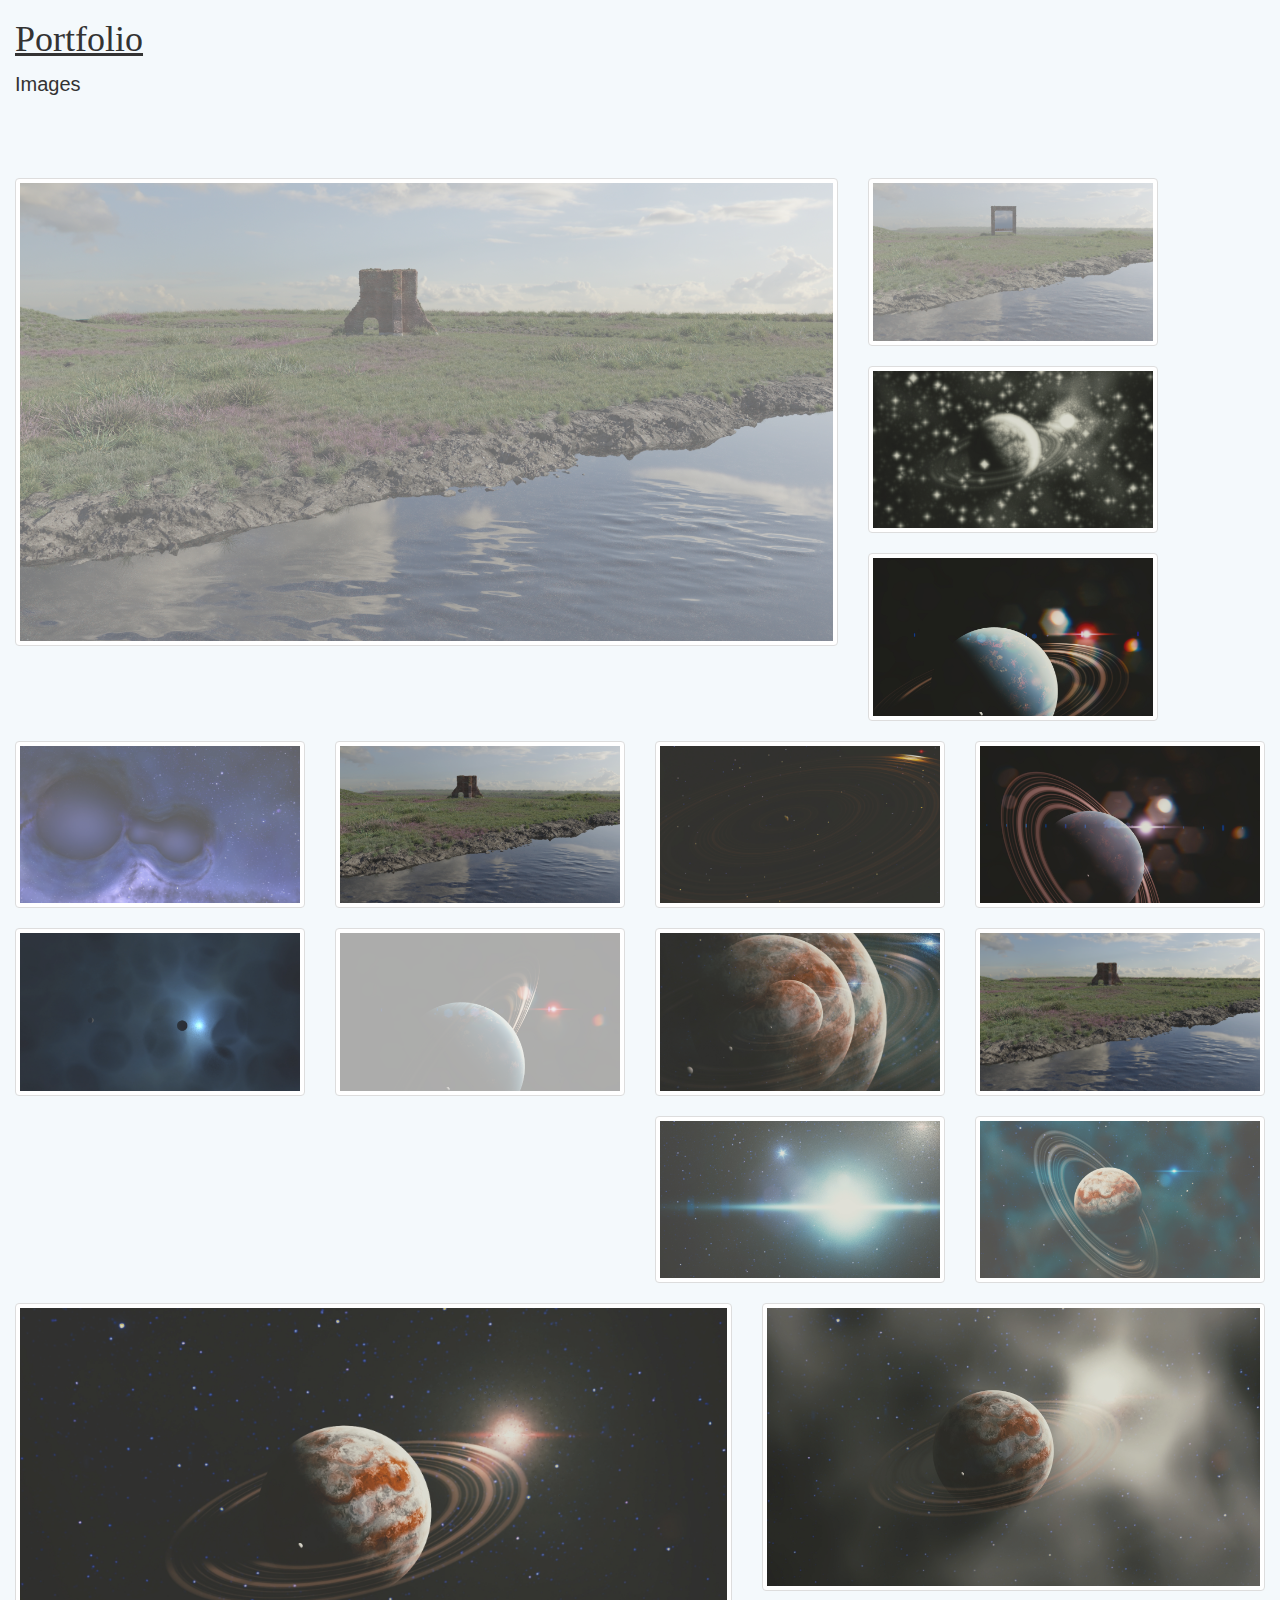
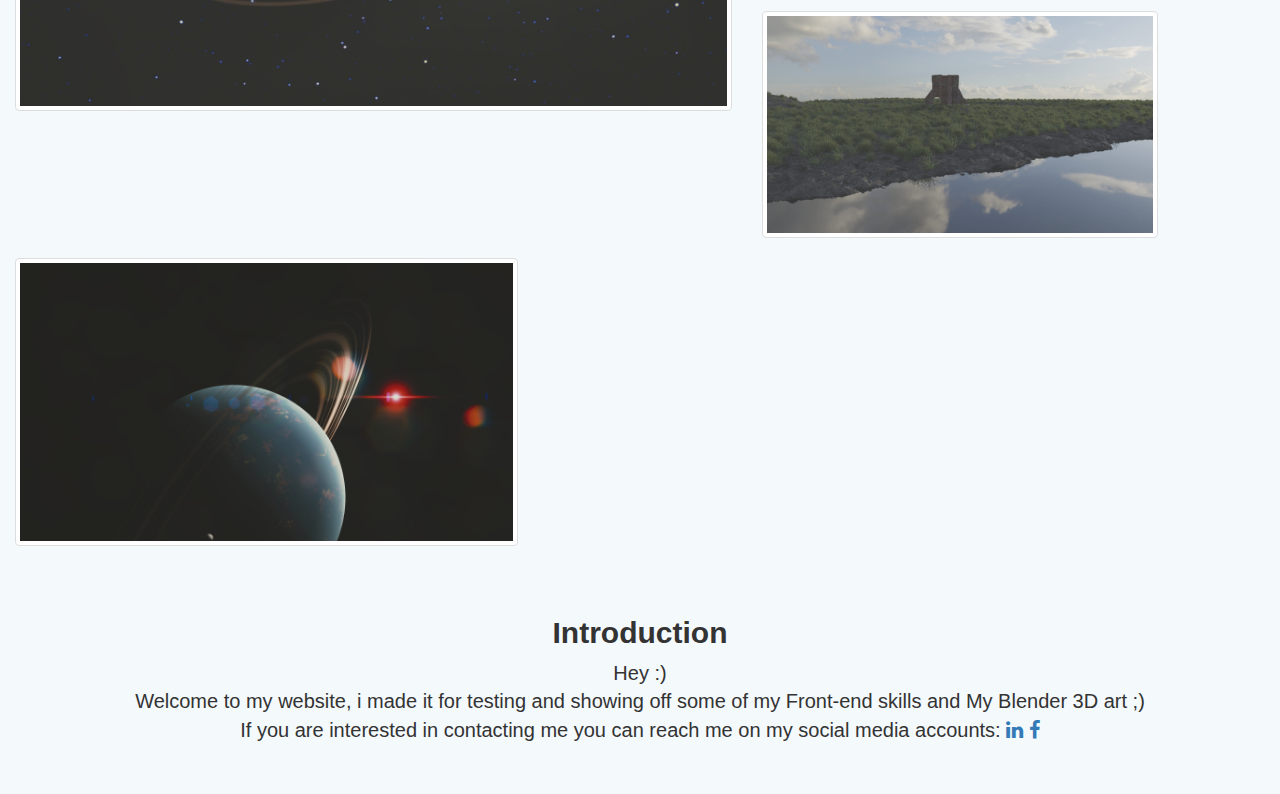
==== index.html @ 39438edf "changed name" ====
<!DOCTYPE html>
<html lang="en" dir="ltr">
  <head>
    <link href="https://cdnjs.cloudflare.com/ajax/libs/font-awesome/4.7.0/css/font-awesome.min.css" rel="stylesheet"/>
    <link rel="stylesheet" href="https://maxcdn.bootstrapcdn.com/bootstrap/3.3.7/css/bootstrap.min.css">
    <script src="https://ajax.googleapis.com/ajax/libs/jquery/3.6.0/jquery.min.js"></script>
    <link href='https://fonts.googleapis.com/css?family=Allerta Stencil' rel='stylesheet'>
    <link rel="stylesheet" href="src/CSS/CSS1.CSS">
    <script src="https://maxcdn.bootstrapcdn.com/bootstrap/3.3.5/js/bootstrap.min.js"></script>
    <meta charset="utf-8">
    <meta name="viewport" content="width=device-width, intial-scale=">
    <title>main page </title>
    <script src="src/Javascript.JS"></script>
  </head>
  <body>
    <div class="container-fluid">
    <h1>Portfolio</h1>
    <div id="p1">Images</div>
    <!--Log in-->
    <a id="p2" class="btn btn-primary" href="src/Log in.html"> Log in </a><img id="p5" src="src/Images/depositphotos.jpg" alt="No Profile image">
<!--thumnails-->
    <div class="row">
  <div class="col-xs-6 col-md-8">
    <a class="thumbnail" id="p9">
      <img src="src/Images/final imag1e.jpg" alt="...">
    </a>
  </div>
    <div class="col-xs-6 col-md-3">
    <a  class="thumbnail">
      <img src="src/Images/new project.jpg" alt="...">
    </a>
  </div>
  <div class="col-xs-6 col-md-3">
    <a  class="thumbnail">
      <img src="src/Images/orangeplanefo2g712.jpg" alt="...">
    </a>
  </div>
    <div class="col-xs-6 col-md-3">
    <a  class="thumbnail">
      <img src="src/Images/blue planet.jpg" alt="...">
    </a>
  </div>
  <div class="col-xs-6 col-md-3 moving2">
    <a  class="thumbnail">
      <img src="src/Images/2 black holes ! .jpg" alt="...">
    </a>
  </div>
    <div class="col-xs-6 col-md-3 moving2">
    <a  class="thumbnail">
      <img src="src/Images/820.jpg" alt="...">
    </a>
  </div>
  <div class="col-xs-6 col-md-3 moving3">
    <a  class="thumbnail">
      <img src="src/Images/858585858585.jpg" alt="...">
    </a>
  </div>
    <div class="col-xs-6 col-md-3 moving3">
    <a  class="thumbnail">
      <img src="src/Images/blue planet32.jpg" alt="...">
    </a>
  </div>
  <div class="col-xs-6 col-md-3 moving2">
  <a  class="thumbnail">
    <img src="src/Images/bluegasspac1e.jpg" alt="...">
  </a>
</div>
<div class="col-xs-6 col-md-3 moving2">
<a  class="thumbnail">
  <img src="src/Images/blue 4planet2.jpg" alt="...">
</a>
</div>
<div class="col-xs-6 col-md-3" >
<a  class="thumbnail">
  <img src="src/Images/orangeplanefo2g7128.jpg" alt="...">
</a>
</div>
<div class="col-xs-6 col-md-3">
<a  class="thumbnail">
  <img src="src/Images/final imag1e.jpg" alt="...">
</a>
</div>
<div class="col-xs-6 col-md-3">
<a  class="thumbnail">
  <img src="src/Images/fog and stars .jpg" alt="...">
</a>
</div>
<div class="col-xs-6 col-md-3">
<a  class="thumbnail">
  <img src="src/Images/gas planet stars1 gas space .jpg" alt="...">
</a>
</div>

<div class="col-xs-6 col-md-7 moving">
<a  class="thumbnail">
  <img src="src/Images/orangeplanefog.jpg" alt="...">
</a>
</div>
<div  class="col-xs-6 col-md-5">
<a  class="thumbnail">
  <img src="src/Images/orangeplanefog1.jpg" alt="...">
</a>
</div>
<div  class="col-xs-6 col-md-4 moving0">
<a  class="thumbnail">
  <img src="src/Images/testimage.jpg" alt="...">
</a>
</div>
<div id="moving1" class="col-xs-6 col-md-5">
<a class="thumbnail">
  <img src="src/Images/blue planet2.jpg" alt="...">
</a>
</div>

</div>
<section class="section-bg">
  <h2>Introduction</h2>
  <p>Hey :) <br> Welcome to my website, i made it for testing and showing off some of my Front-end skills and My Blender 3D art ;) <br>
   If you are interested in contacting me you can reach me on my social media accounts:  <a href="https://www.linkedin.com/in/mohamd-selawe-17aba0197/"><i class="fa fa-linkedin"></i></a> <a href="https://www.facebook.com/mohamd.abdaelazez/"> <i class="fa fa-facebook"></i></a> </p>
</section>
</div>
  </body>
</html>
---- src/CSS/CSS1.CSS ----
body{
        font-size: 20px;
        background-color: #f4f9fc;
      }
      #p1{
        position: relative;
        font-family: "Raleway", sans-serif;
      }
      #p2{
        position: relative;
        left:1739px;
      }
      h1{
        text-decoration: underline;
        font-family: Bahnschrift;
      }
      #p4{
      position: relative;
      left: 3px;
      top: -2px;
      }
      #p5{
        width: 80px;
        height: 80px;
        position: relative;
        left:1663px;
        top:-68px;
      }

      section{
        text-align: center;
        width: auto;
        margin: 50px;
      }
      section h2{
        font-weight: bold;
      }
      .section-bg{
        background-color: #f4f9fc
      }
      #p9{

      }
      #p6{
        height: 275px;
      }
      .moving0{

      }
      .moving{

      }
      #moving1{

      }
      .moving2{

      }
      .moving3{
        
      }
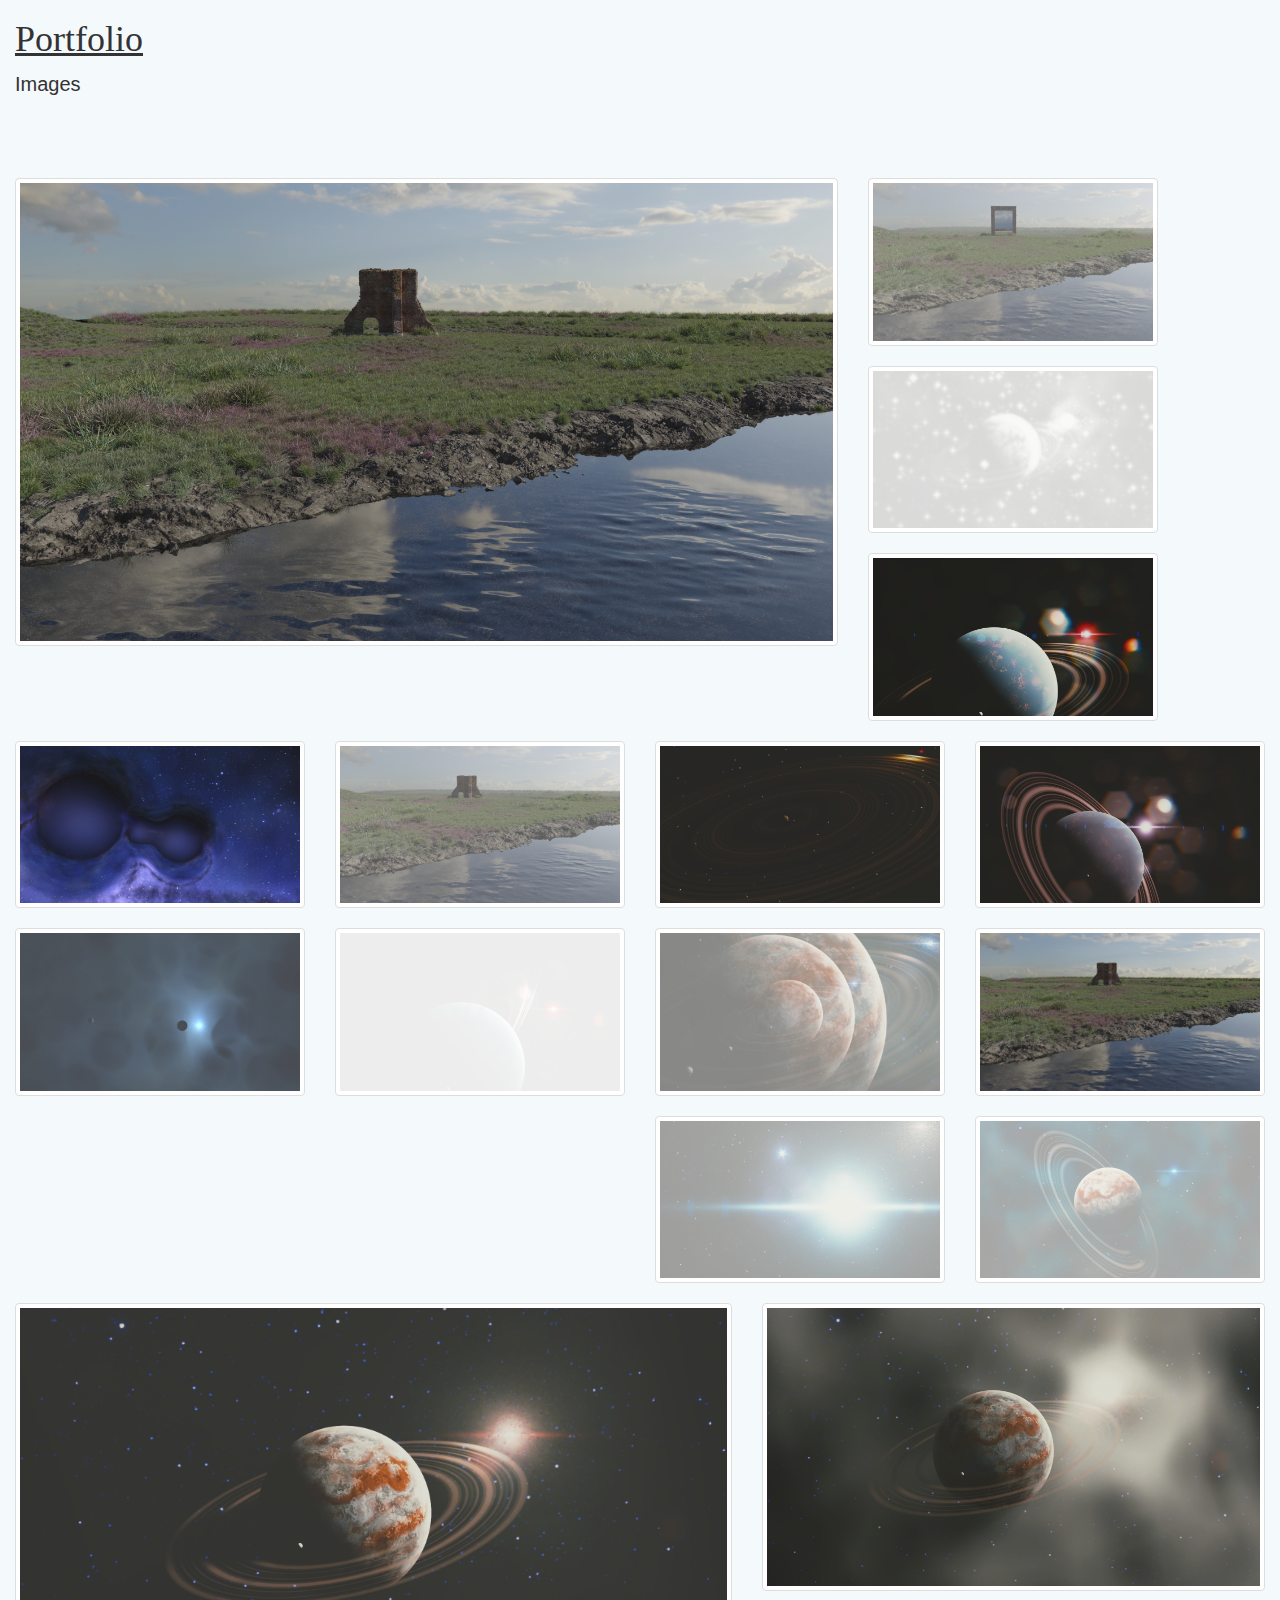
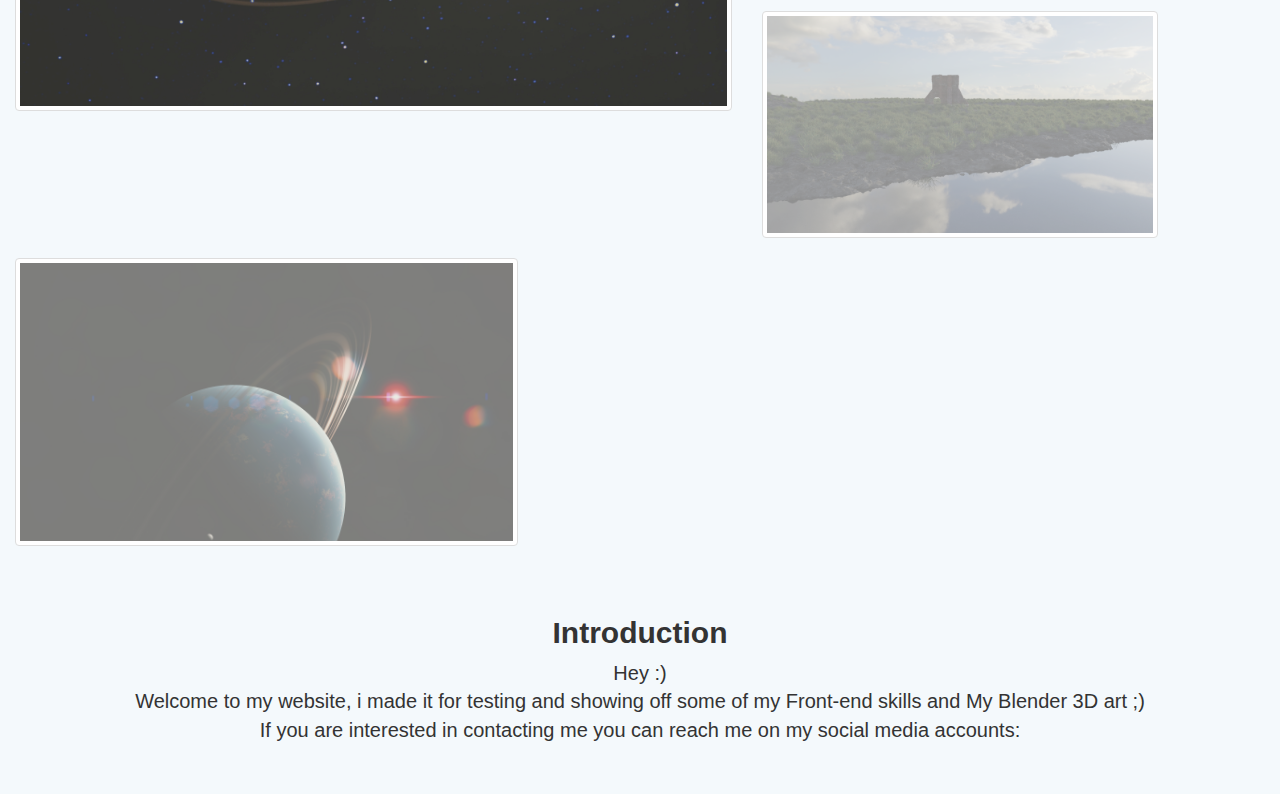
==== commit 76abb4c7: "delete link" ====
--- a/index.html
+++ b/index.html
@@ -116,7 +116,7 @@
 <section class="section-bg">
   <h2>Introduction</h2>
   <p>Hey :) <br> Welcome to my website, i made it for testing and showing off some of my Front-end skills and My Blender 3D art ;) <br>
-   If you are interested in contacting me you can reach me on my social media accounts:  <a href="https://www.linkedin.com/in/mohamd-selawe-17aba0197/"><i class="fa fa-linkedin"></i></a> <a href="https://www.facebook.com/mohamd.abdaelazez/"> <i class="fa fa-facebook"></i></a> </p>
+   If you are interested in contacting me you can reach me on my social media accounts:  <a href="https://www.linkedin.com/in/mohamd-selawe-17aba0197/"> </p>
 </section>
 </div>
   </body>
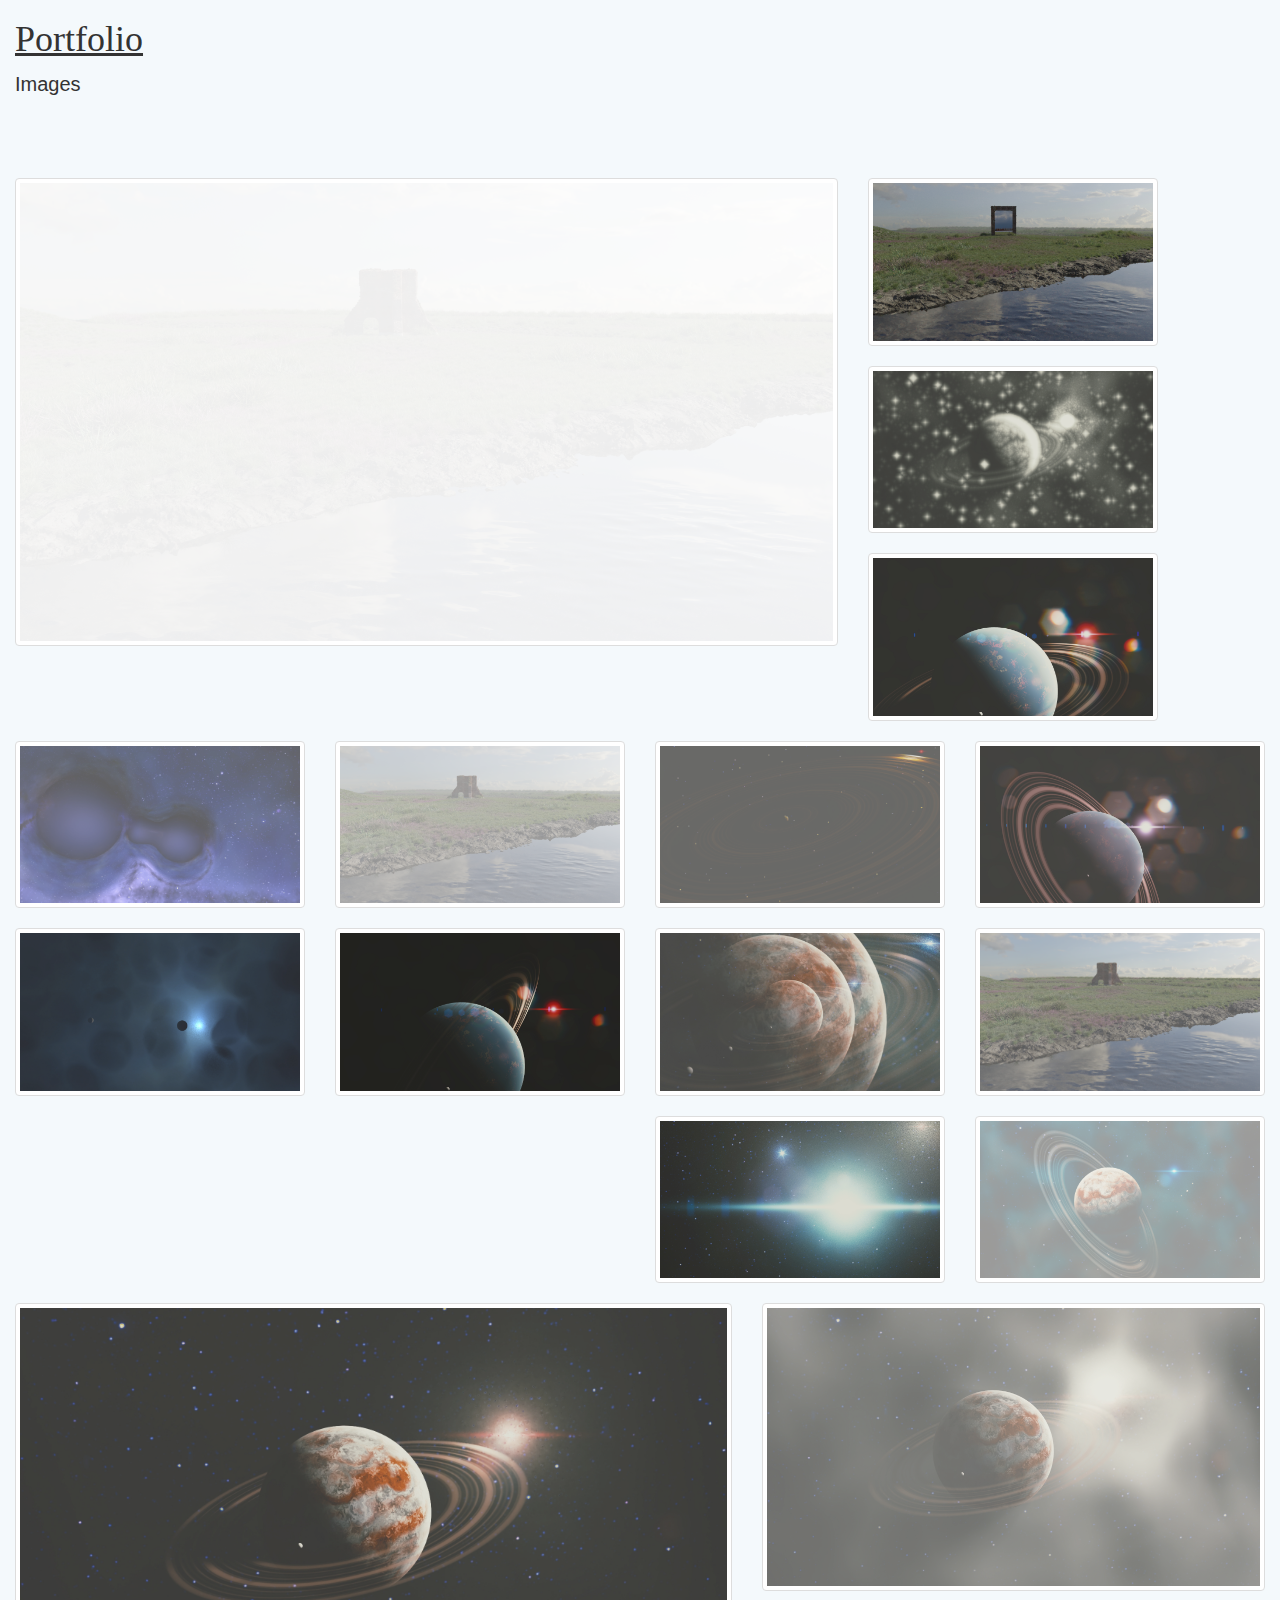
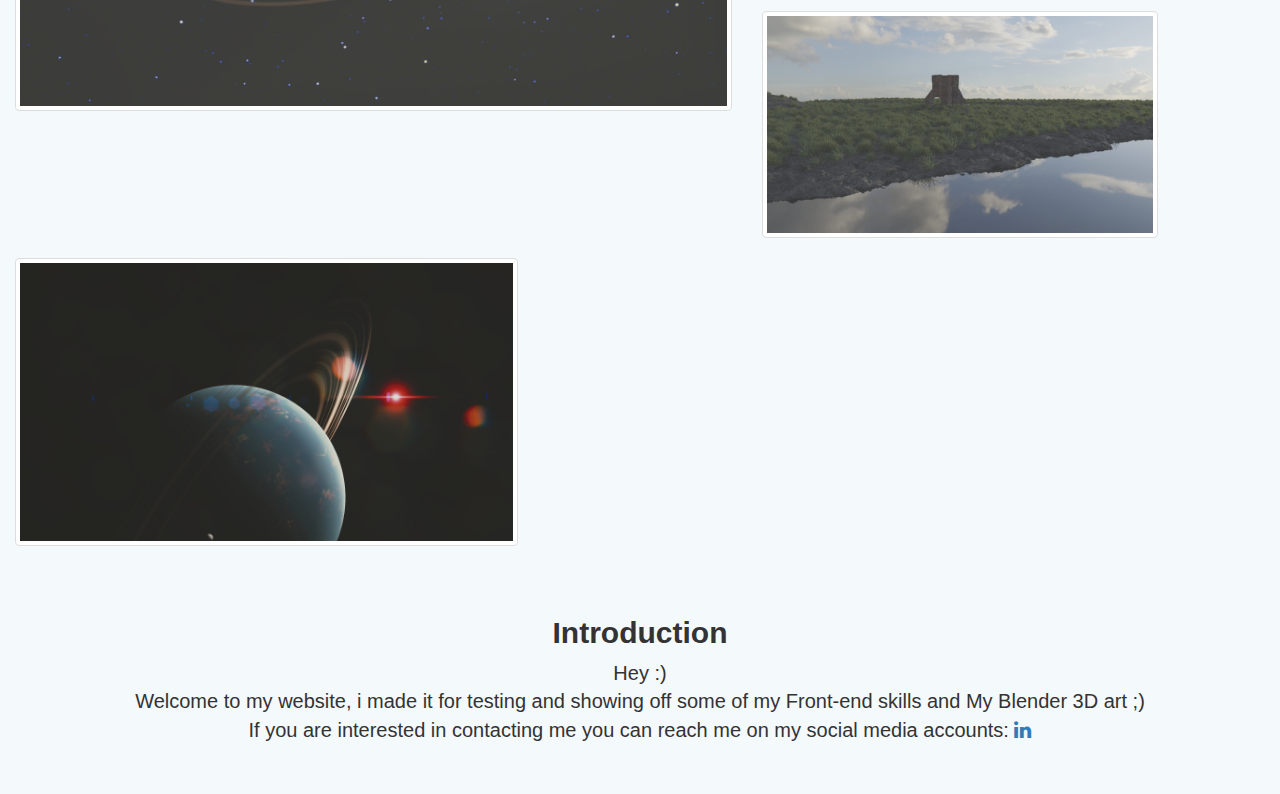
==== commit 2c707546: "adding the  linkedin" ====
--- a/index.html
+++ b/index.html
@@ -116,7 +116,7 @@
 <section class="section-bg">
   <h2>Introduction</h2>
   <p>Hey :) <br> Welcome to my website, i made it for testing and showing off some of my Front-end skills and My Blender 3D art ;) <br>
-   If you are interested in contacting me you can reach me on my social media accounts:  <a href="https://www.linkedin.com/in/mohamd-selawe-17aba0197/"> </p>
+   If you are interested in contacting me you can reach me on my social media accounts:  <a href="https://www.linkedin.com/in/mohamd-selawe-17aba0197/"><i class="fa fa-linkedin"></i></a> </p>
 </section>
 </div>
   </body>
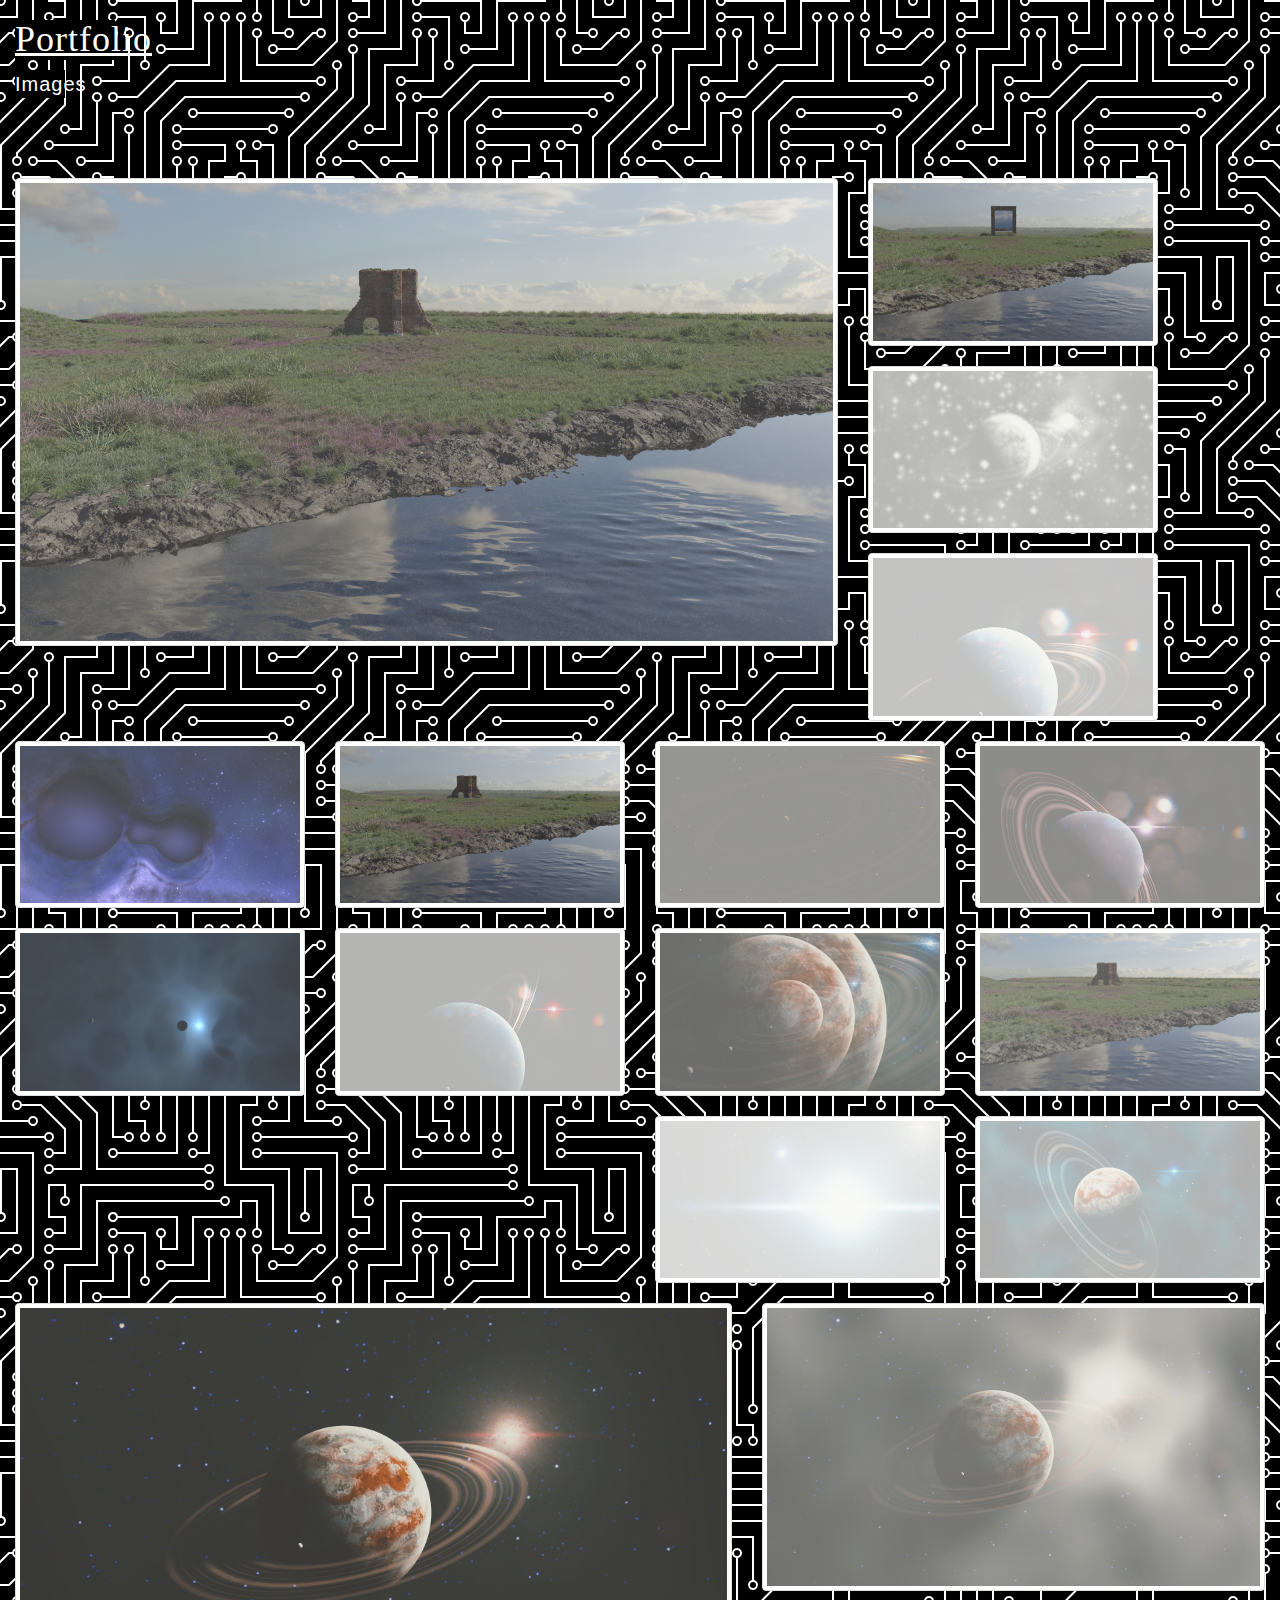
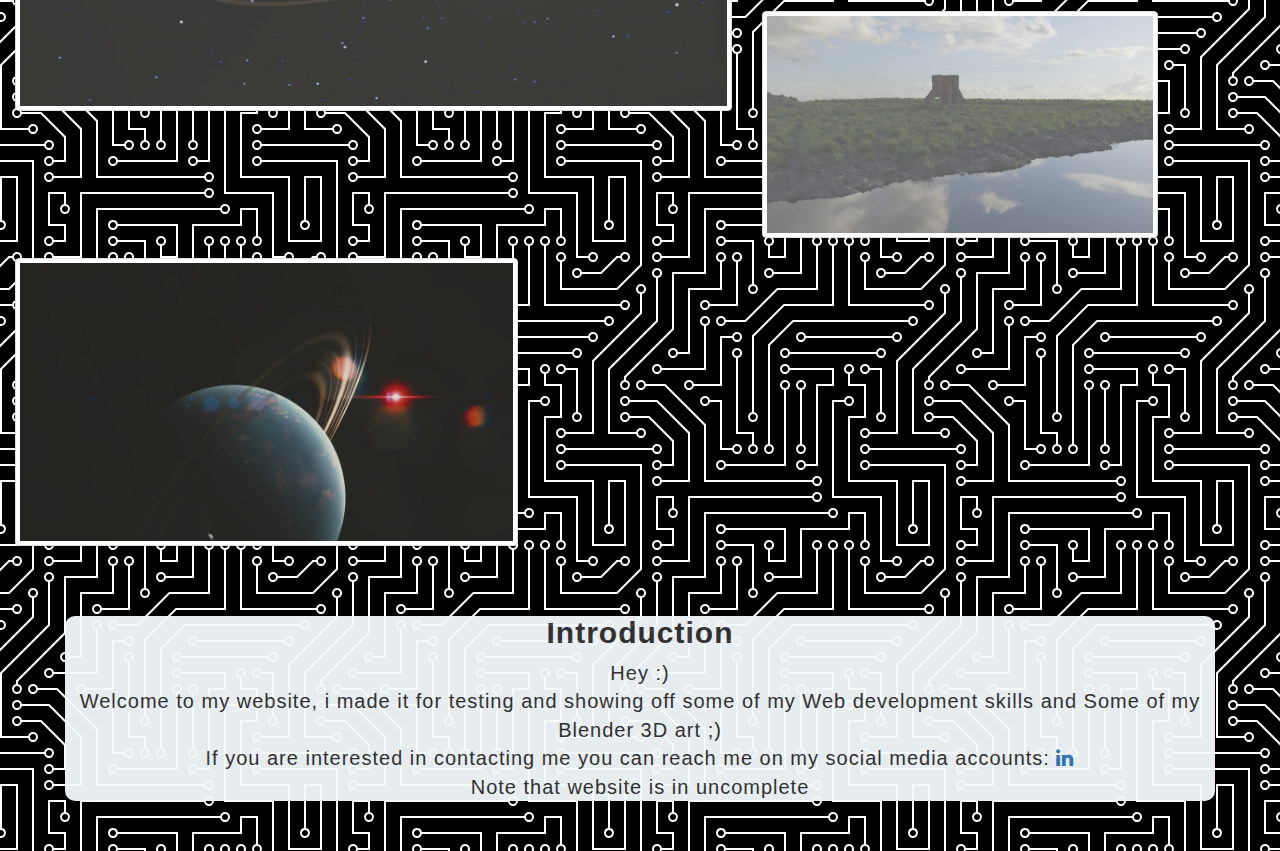
==== commit b1d721bd: "Update" ====
--- a/index.html
+++ b/index.html
@@ -115,8 +115,8 @@
 </div>
 <section class="section-bg">
   <h2>Introduction</h2>
-  <p>Hey :) <br> Welcome to my website, i made it for testing and showing off some of my Front-end skills and My Blender 3D art ;) <br>
-   If you are interested in contacting me you can reach me on my social media accounts:  <a href="https://www.linkedin.com/in/mohamd-selawe-17aba0197/"><i class="fa fa-linkedin"></i></a> </p>
+  <p>Hey :) <br> Welcome to my website, i made it for testing and showing off some of my Web development  skills and Some of my Blender 3D art ;)  <br>
+   If you are interested in contacting me you can reach me on my social media accounts:  <a href="https://www.linkedin.com/in/mohamd-selawe-17aba0197/"><i class="fa fa-linkedin"></i></a> <br> Note that website is in uncomplete  </p>
 </section>
 </div>
   </body>
--- a/src/CSS/CSS1.CSS
+++ b/src/CSS/CSS1.CSS
@@ -1,16 +1,24 @@
   body{
+        letter-spacing: 1px;
         font-size: 20px;
-        background-color: #f4f9fc;
+        background-color: #000000;
+        background-image: url("data:image/svg+xml,%3Csvg xmlns='http://www.w3.org/2000/svg' viewBox='0 0 304 304' width='304' height='304'%3E%3Cpath fill='%23ffffff' fill-opacity='1' d='M44.1 224a5 5 0 1 1 0 2H0v-2h44.1zm160 48a5 5 0 1 1 0 2H82v-2h122.1zm57.8-46a5 5 0 1 1 0-2H304v2h-42.1zm0 16a5 5 0 1 1 0-2H304v2h-42.1zm6.2-114a5 5 0 1 1 0 2h-86.2a5 5 0 1 1 0-2h86.2zm-256-48a5 5 0 1 1 0 2H0v-2h12.1zm185.8 34a5 5 0 1 1 0-2h86.2a5 5 0 1 1 0 2h-86.2zM258 12.1a5 5 0 1 1-2 0V0h2v12.1zm-64 208a5 5 0 1 1-2 0v-54.2a5 5 0 1 1 2 0v54.2zm48-198.2V80h62v2h-64V21.9a5 5 0 1 1 2 0zm16 16V64h46v2h-48V37.9a5 5 0 1 1 2 0zm-128 96V208h16v12.1a5 5 0 1 1-2 0V210h-16v-76.1a5 5 0 1 1 2 0zm-5.9-21.9a5 5 0 1 1 0 2H114v48H85.9a5 5 0 1 1 0-2H112v-48h12.1zm-6.2 130a5 5 0 1 1 0-2H176v-74.1a5 5 0 1 1 2 0V242h-60.1zm-16-64a5 5 0 1 1 0-2H114v48h10.1a5 5 0 1 1 0 2H112v-48h-10.1zM66 284.1a5 5 0 1 1-2 0V274H50v30h-2v-32h18v12.1zM236.1 176a5 5 0 1 1 0 2H226v94h48v32h-2v-30h-48v-98h12.1zm25.8-30a5 5 0 1 1 0-2H274v44.1a5 5 0 1 1-2 0V146h-10.1zm-64 96a5 5 0 1 1 0-2H208v-80h16v-14h-42.1a5 5 0 1 1 0-2H226v18h-16v80h-12.1zm86.2-210a5 5 0 1 1 0 2H272V0h2v32h10.1zM98 101.9V146H53.9a5 5 0 1 1 0-2H96v-42.1a5 5 0 1 1 2 0zM53.9 34a5 5 0 1 1 0-2H80V0h2v34H53.9zm60.1 3.9V66H82v64H69.9a5 5 0 1 1 0-2H80V64h32V37.9a5 5 0 1 1 2 0zM101.9 82a5 5 0 1 1 0-2H128V37.9a5 5 0 1 1 2 0V82h-28.1zm16-64a5 5 0 1 1 0-2H146v44.1a5 5 0 1 1-2 0V18h-26.1zm102.2 270a5 5 0 1 1 0 2H98v14h-2v-16h124.1zM242 149.9V160h16v34h-16v62h48v48h-2v-46h-48v-66h16v-30h-16v-12.1a5 5 0 1 1 2 0zM53.9 18a5 5 0 1 1 0-2H64V2H48V0h18v18H53.9zm112 32a5 5 0 1 1 0-2H192V0h50v2h-48v48h-28.1zm-48-48a5 5 0 0 1-9.8-2h2.07a3 3 0 1 0 5.66 0H178v34h-18V21.9a5 5 0 1 1 2 0V32h14V2h-58.1zm0 96a5 5 0 1 1 0-2H137l32-32h39V21.9a5 5 0 1 1 2 0V66h-40.17l-32 32H117.9zm28.1 90.1a5 5 0 1 1-2 0v-76.51L175.59 80H224V21.9a5 5 0 1 1 2 0V82h-49.59L146 112.41v75.69zm16 32a5 5 0 1 1-2 0v-99.51L184.59 96H300.1a5 5 0 0 1 3.9-3.9v2.07a3 3 0 0 0 0 5.66v2.07a5 5 0 0 1-3.9-3.9H185.41L162 121.41v98.69zm-144-64a5 5 0 1 1-2 0v-3.51l48-48V48h32V0h2v50H66v55.41l-48 48v2.69zM50 53.9v43.51l-48 48V208h26.1a5 5 0 1 1 0 2H0v-65.41l48-48V53.9a5 5 0 1 1 2 0zm-16 16V89.41l-34 34v-2.82l32-32V69.9a5 5 0 1 1 2 0zM12.1 32a5 5 0 1 1 0 2H9.41L0 43.41V40.6L8.59 32h3.51zm265.8 18a5 5 0 1 1 0-2h18.69l7.41-7.41v2.82L297.41 50H277.9zm-16 160a5 5 0 1 1 0-2H288v-71.41l16-16v2.82l-14 14V210h-28.1zm-208 32a5 5 0 1 1 0-2H64v-22.59L40.59 194H21.9a5 5 0 1 1 0-2H41.41L66 216.59V242H53.9zm150.2 14a5 5 0 1 1 0 2H96v-56.6L56.6 162H37.9a5 5 0 1 1 0-2h19.5L98 200.6V256h106.1zm-150.2 2a5 5 0 1 1 0-2H80v-46.59L48.59 178H21.9a5 5 0 1 1 0-2H49.41L82 208.59V258H53.9zM34 39.8v1.61L9.41 66H0v-2h8.59L32 40.59V0h2v39.8zM2 300.1a5 5 0 0 1 3.9 3.9H3.83A3 3 0 0 0 0 302.17V256h18v48h-2v-46H2v42.1zM34 241v63h-2v-62H0v-2h34v1zM17 18H0v-2h16V0h2v18h-1zm273-2h14v2h-16V0h2v16zm-32 273v15h-2v-14h-14v14h-2v-16h18v1zM0 92.1A5.02 5.02 0 0 1 6 97a5 5 0 0 1-6 4.9v-2.07a3 3 0 1 0 0-5.66V92.1zM80 272h2v32h-2v-32zm37.9 32h-2.07a3 3 0 0 0-5.66 0h-2.07a5 5 0 0 1 9.8 0zM5.9 0A5.02 5.02 0 0 1 0 5.9V3.83A3 3 0 0 0 3.83 0H5.9zm294.2 0h2.07A3 3 0 0 0 304 3.83V5.9a5 5 0 0 1-3.9-5.9zm3.9 300.1v2.07a3 3 0 0 0-1.83 1.83h-2.07a5 5 0 0 1 3.9-3.9zM97 100a3 3 0 1 0 0-6 3 3 0 0 0 0 6zm0-16a3 3 0 1 0 0-6 3 3 0 0 0 0 6zm16 16a3 3 0 1 0 0-6 3 3 0 0 0 0 6zm16 16a3 3 0 1 0 0-6 3 3 0 0 0 0 6zm0 16a3 3 0 1 0 0-6 3 3 0 0 0 0 6zm-48 32a3 3 0 1 0 0-6 3 3 0 0 0 0 6zm16 16a3 3 0 1 0 0-6 3 3 0 0 0 0 6zm32 48a3 3 0 1 0 0-6 3 3 0 0 0 0 6zm-16 16a3 3 0 1 0 0-6 3 3 0 0 0 0 6zm32-16a3 3 0 1 0 0-6 3 3 0 0 0 0 6zm0-32a3 3 0 1 0 0-6 3 3 0 0 0 0 6zm16 32a3 3 0 1 0 0-6 3 3 0 0 0 0 6zm32 16a3 3 0 1 0 0-6 3 3 0 0 0 0 6zm0-16a3 3 0 1 0 0-6 3 3 0 0 0 0 6zm-16-64a3 3 0 1 0 0-6 3 3 0 0 0 0 6zm16 0a3 3 0 1 0 0-6 3 3 0 0 0 0 6zm16 96a3 3 0 1 0 0-6 3 3 0 0 0 0 6zm0 16a3 3 0 1 0 0-6 3 3 0 0 0 0 6zm16 16a3 3 0 1 0 0-6 3 3 0 0 0 0 6zm16-144a3 3 0 1 0 0-6 3 3 0 0 0 0 6zm0 32a3 3 0 1 0 0-6 3 3 0 0 0 0 6zm16-32a3 3 0 1 0 0-6 3 3 0 0 0 0 6zm16-16a3 3 0 1 0 0-6 3 3 0 0 0 0 6zm-96 0a3 3 0 1 0 0-6 3 3 0 0 0 0 6zm0 16a3 3 0 1 0 0-6 3 3 0 0 0 0 6zm16-32a3 3 0 1 0 0-6 3 3 0 0 0 0 6zm96 0a3 3 0 1 0 0-6 3 3 0 0 0 0 6zm-16-64a3 3 0 1 0 0-6 3 3 0 0 0 0 6zm16-16a3 3 0 1 0 0-6 3 3 0 0 0 0 6zm-32 0a3 3 0 1 0 0-6 3 3 0 0 0 0 6zm0-16a3 3 0 1 0 0-6 3 3 0 0 0 0 6zm-16 0a3 3 0 1 0 0-6 3 3 0 0 0 0 6zm-16 0a3 3 0 1 0 0-6 3 3 0 0 0 0 6zm-16 0a3 3 0 1 0 0-6 3 3 0 0 0 0 6zM49 36a3 3 0 1 0 0-6 3 3 0 0 0 0 6zm-32 0a3 3 0 1 0 0-6 3 3 0 0 0 0 6zm32 16a3 3 0 1 0 0-6 3 3 0 0 0 0 6zM33 68a3 3 0 1 0 0-6 3 3 0 0 0 0 6zm16-48a3 3 0 1 0 0-6 3 3 0 0 0 0 6zm0 240a3 3 0 1 0 0-6 3 3 0 0 0 0 6zm16 32a3 3 0 1 0 0-6 3 3 0 0 0 0 6zm-16-64a3 3 0 1 0 0-6 3 3 0 0 0 0 6zm0 16a3 3 0 1 0 0-6 3 3 0 0 0 0 6zm-16-32a3 3 0 1 0 0-6 3 3 0 0 0 0 6zm80-176a3 3 0 1 0 0-6 3 3 0 0 0 0 6zm16 0a3 3 0 1 0 0-6 3 3 0 0 0 0 6zm-16-16a3 3 0 1 0 0-6 3 3 0 0 0 0 6zm32 48a3 3 0 1 0 0-6 3 3 0 0 0 0 6zm16-16a3 3 0 1 0 0-6 3 3 0 0 0 0 6zm0-32a3 3 0 1 0 0-6 3 3 0 0 0 0 6zm112 176a3 3 0 1 0 0-6 3 3 0 0 0 0 6zm-16 16a3 3 0 1 0 0-6 3 3 0 0 0 0 6zm0 16a3 3 0 1 0 0-6 3 3 0 0 0 0 6zm0 16a3 3 0 1 0 0-6 3 3 0 0 0 0 6zM17 180a3 3 0 1 0 0-6 3 3 0 0 0 0 6zm0 16a3 3 0 1 0 0-6 3 3 0 0 0 0 6zm0-32a3 3 0 1 0 0-6 3 3 0 0 0 0 6zm16 0a3 3 0 1 0 0-6 3 3 0 0 0 0 6zM17 84a3 3 0 1 0 0-6 3 3 0 0 0 0 6zm32 64a3 3 0 1 0 0-6 3 3 0 0 0 0 6zm16-16a3 3 0 1 0 0-6 3 3 0 0 0 0 6z'%3E%3C/path%3E%3C/svg%3E");
       }
       #p1{
+        width: 4%;
+        background-color: black;
         position: relative;
         font-family: "Raleway", sans-serif;
+        color: white;
       }
       #p2{
         position: relative;
         left:1739px;
       }
       h1{
+        width: 8%;
+        background-color: black;
+        color: white;
         text-decoration: underline;
         font-family: Bahnschrift;
       }
@@ -36,7 +44,9 @@
         font-weight: bold;
       }
       .section-bg{
-        background-color: #f4f9fc
+        background-color: #f4f9fc;
+        border-radius: 10px;
+        opacity: 0.95;
       }
       #p9{
 
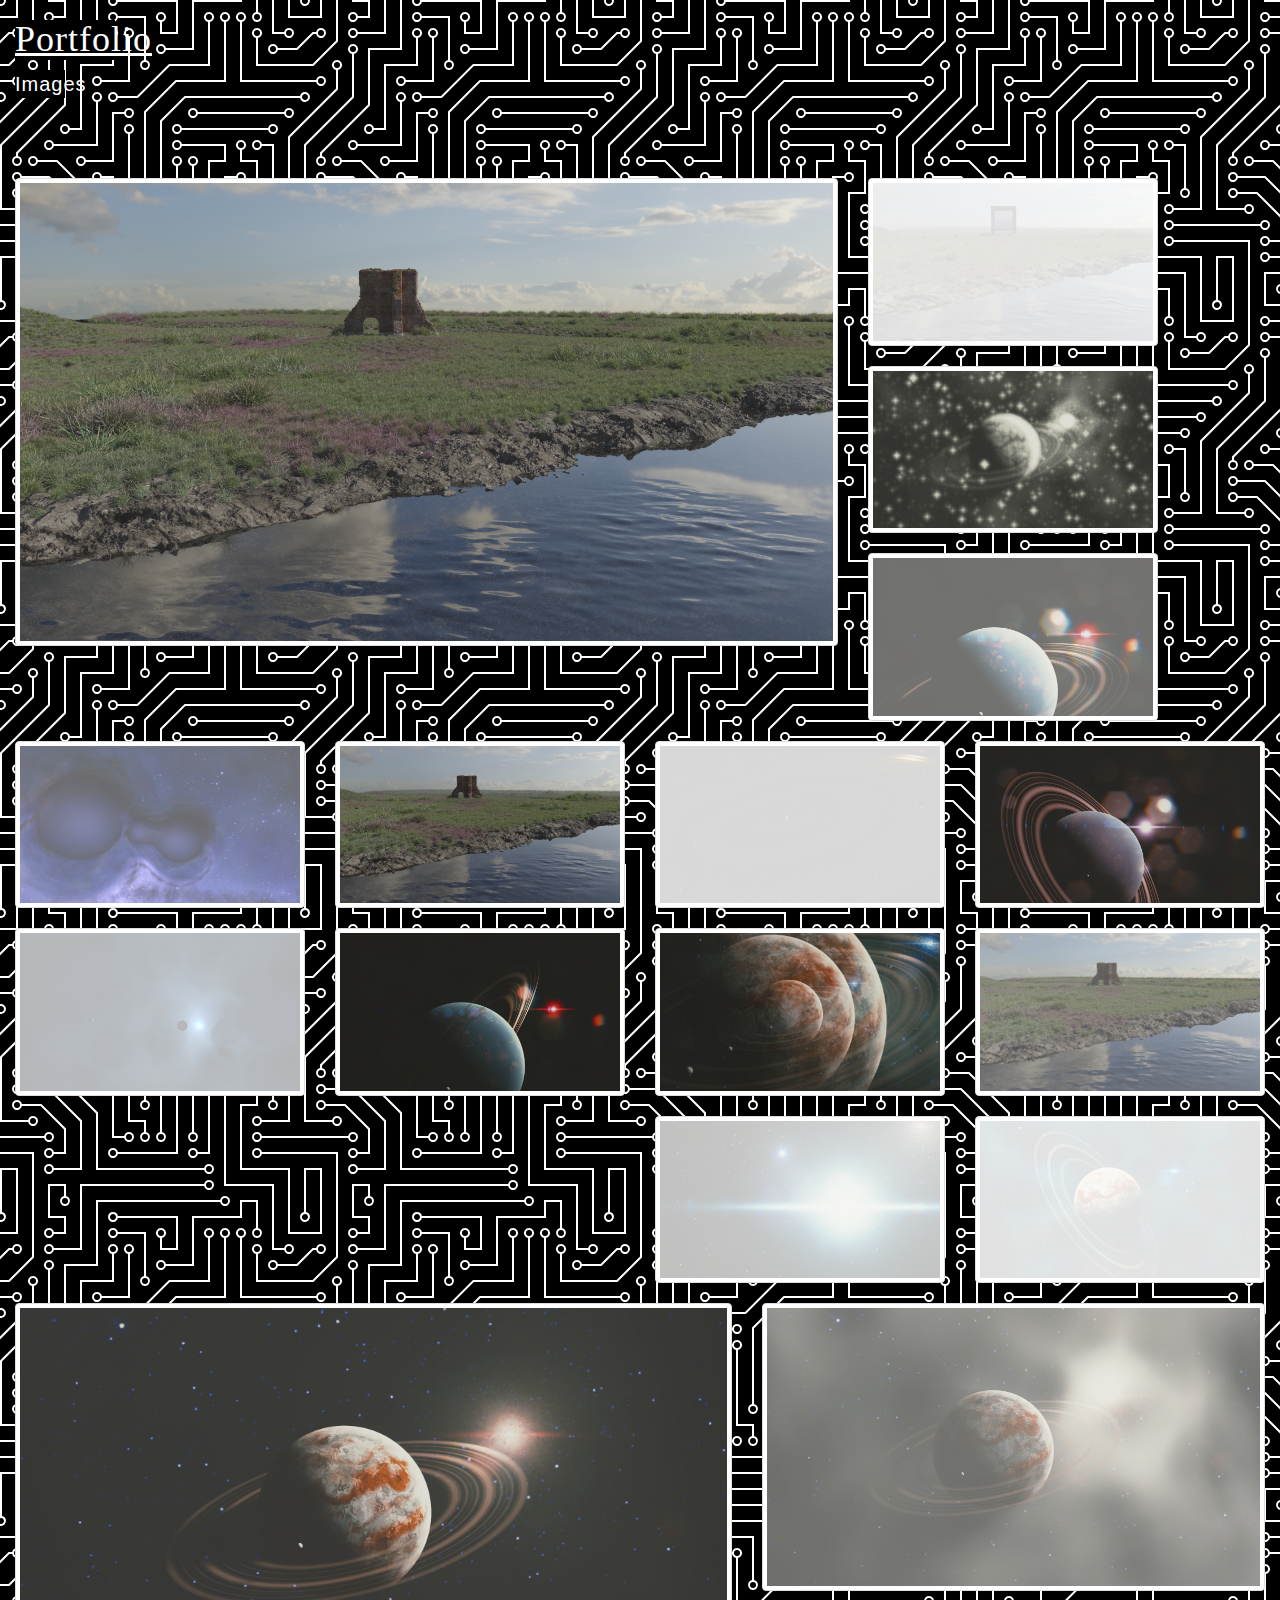
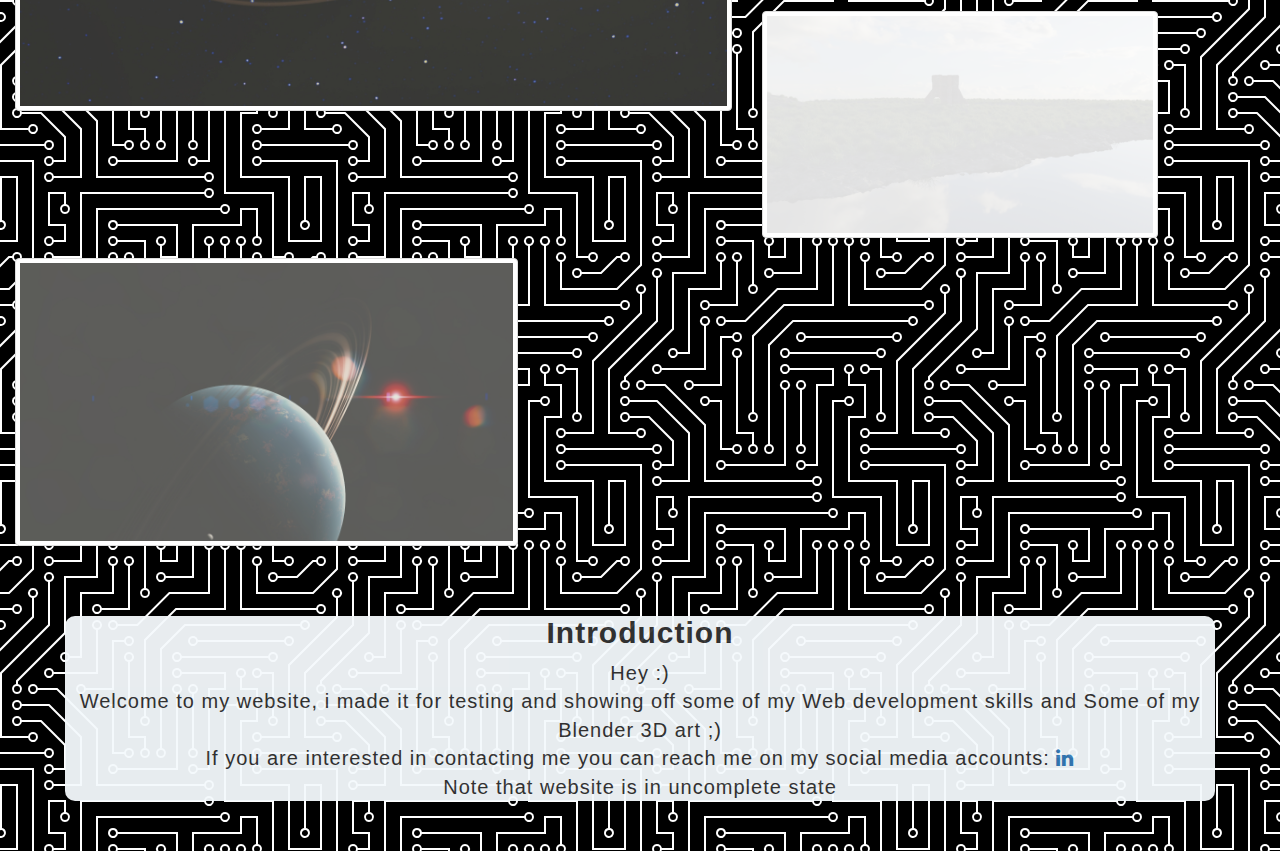
==== commit eb86ff90: "foot improvement" ====
--- a/index.html
+++ b/index.html
@@ -116,7 +116,7 @@
 <section class="section-bg">
   <h2>Introduction</h2>
   <p>Hey :) <br> Welcome to my website, i made it for testing and showing off some of my Web development  skills and Some of my Blender 3D art ;)  <br>
-   If you are interested in contacting me you can reach me on my social media accounts:  <a href="https://www.linkedin.com/in/mohamd-selawe-17aba0197/"><i class="fa fa-linkedin"></i></a> <br> Note that website is in uncomplete  </p>
+   If you are interested in contacting me you can reach me on my social media accounts:  <a href="https://www.linkedin.com/in/mohamd-selawe-17aba0197/"><i class="fa fa-linkedin"></i></a> <br> Note that website is in  uncomplete state  </p>
 </section>
 </div>
   </body>
